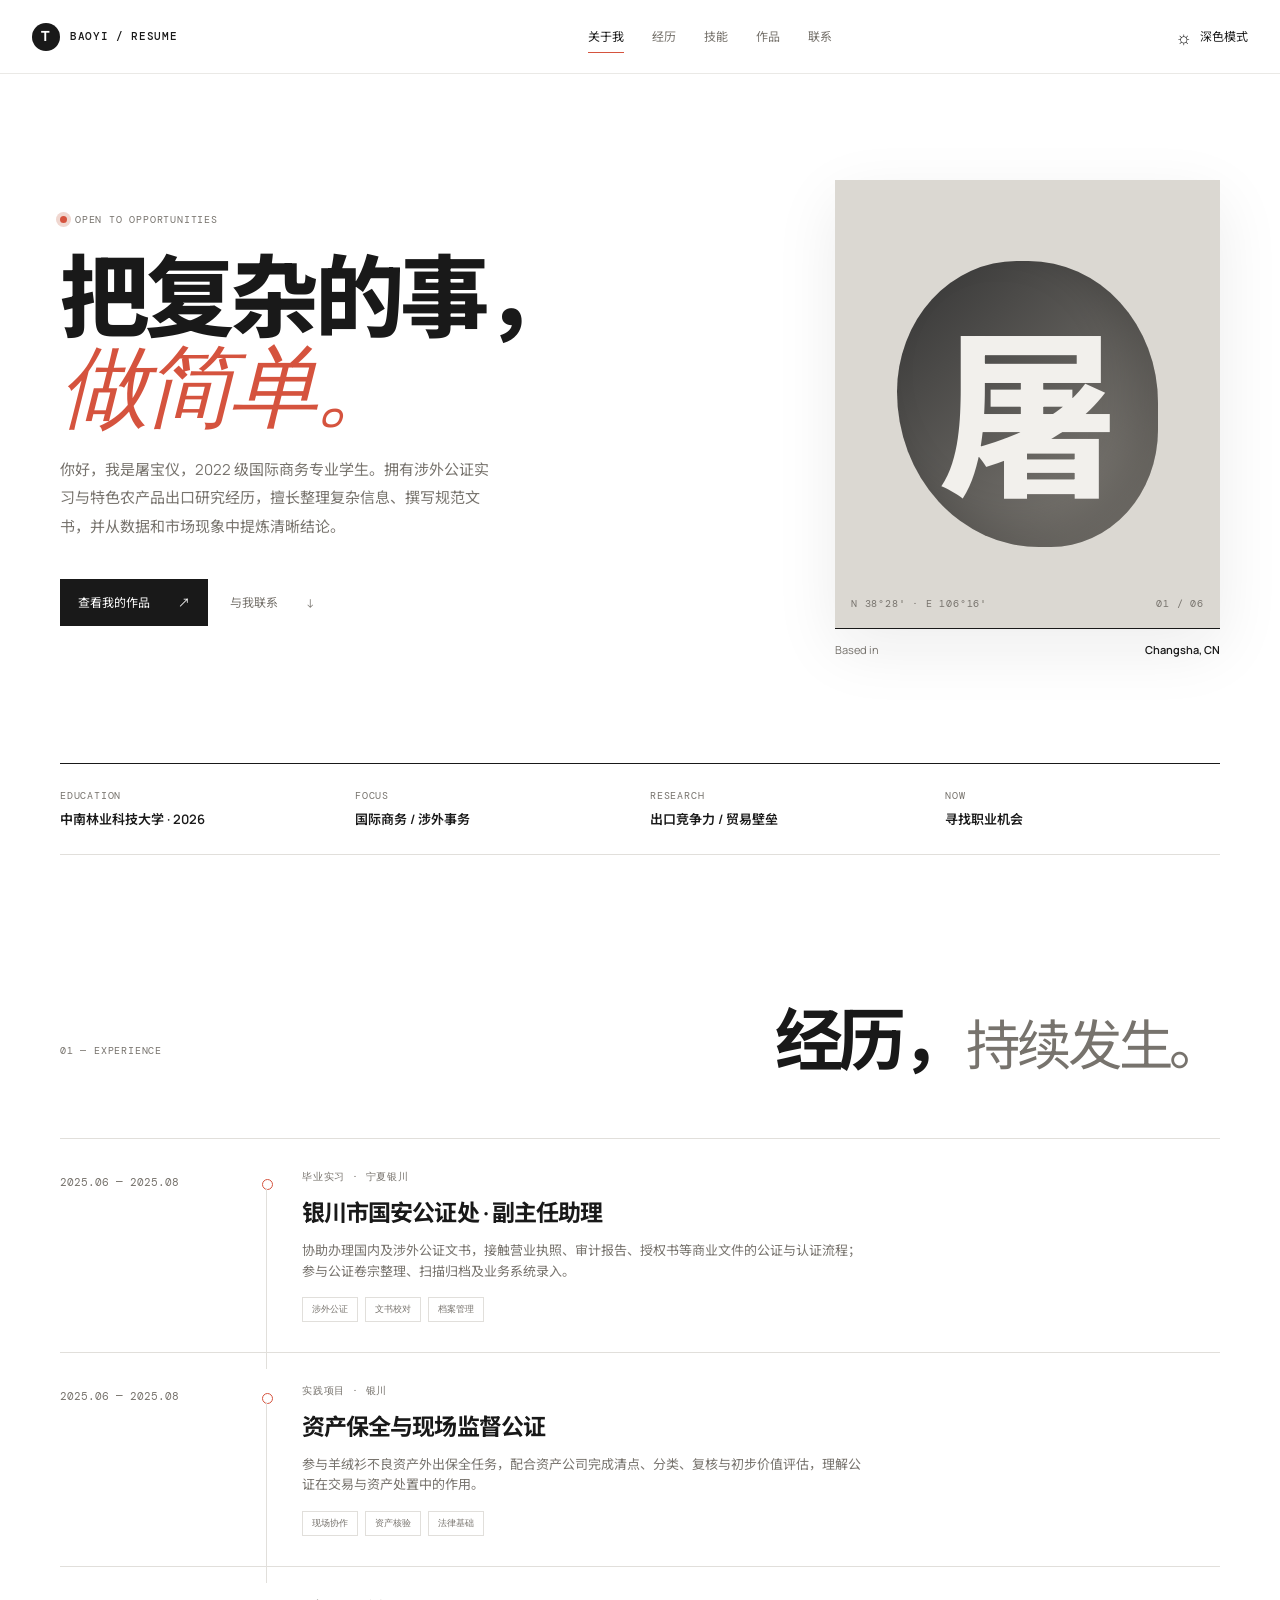
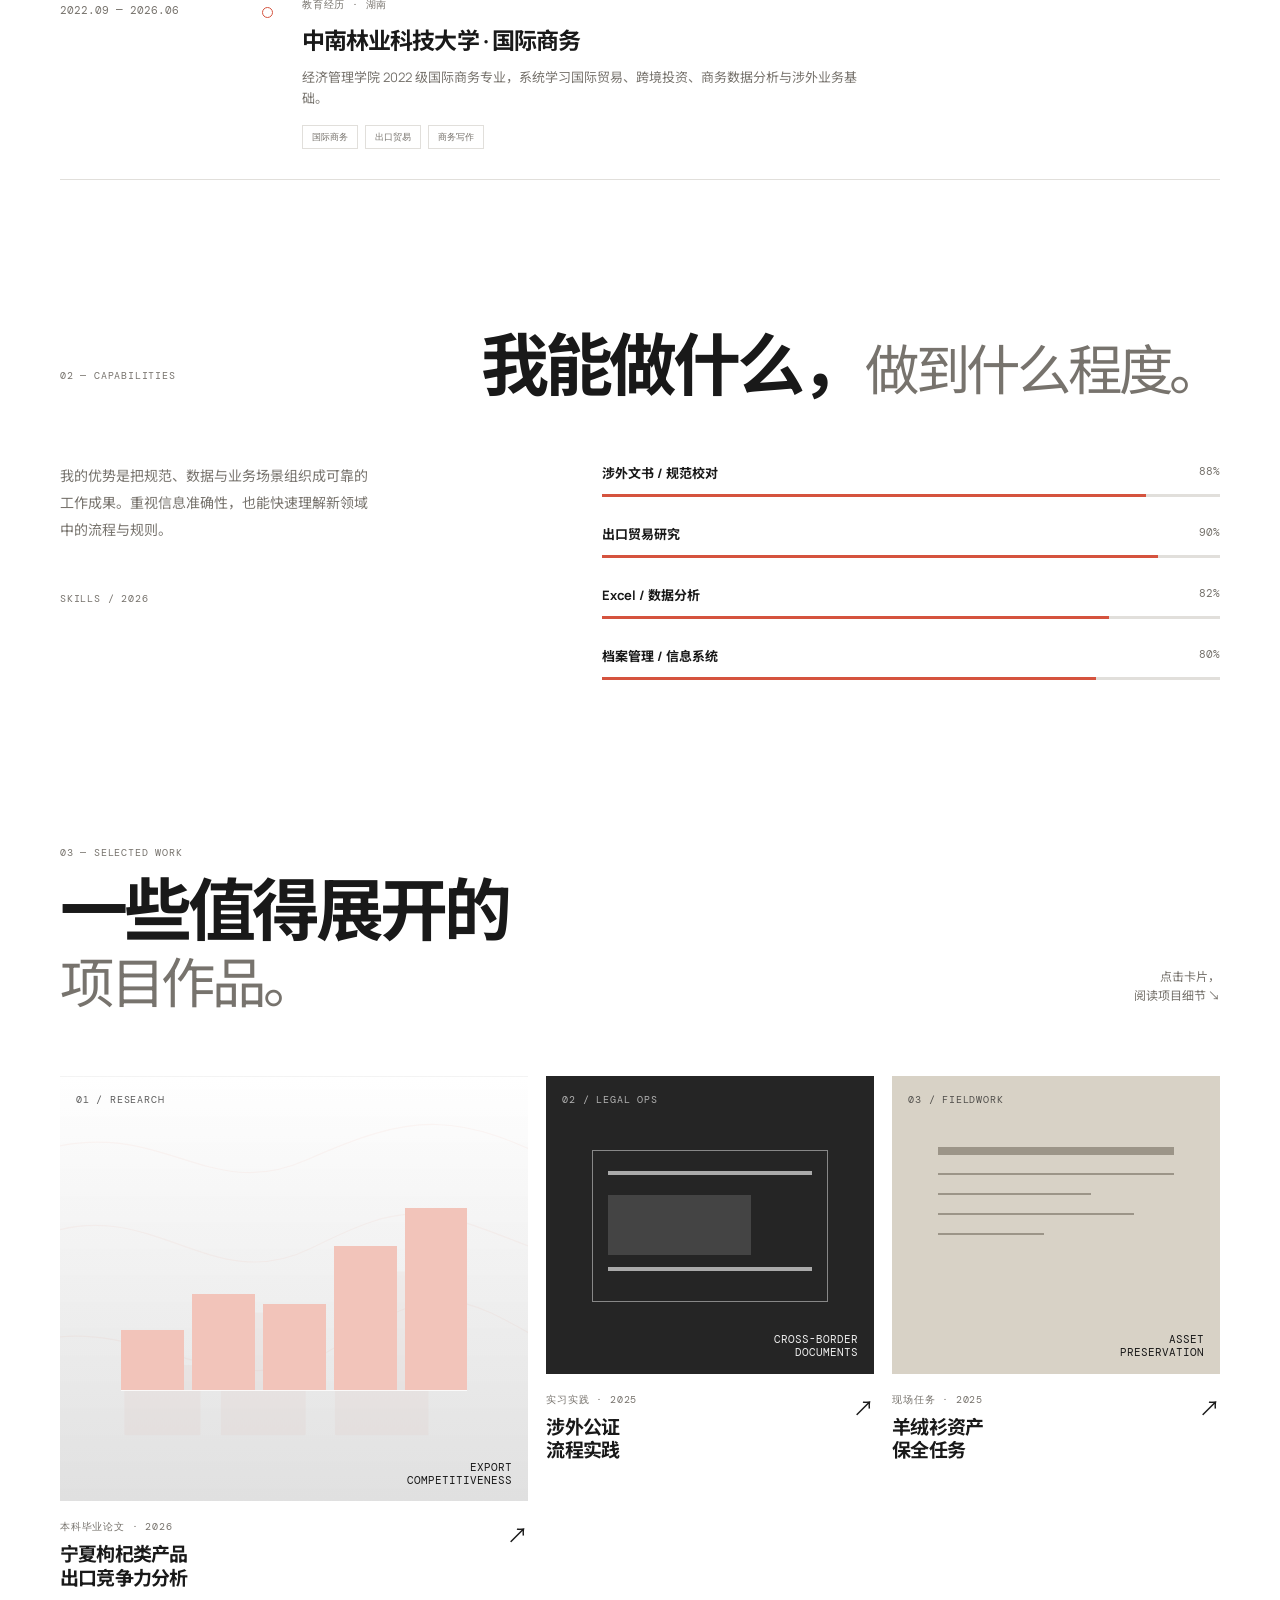
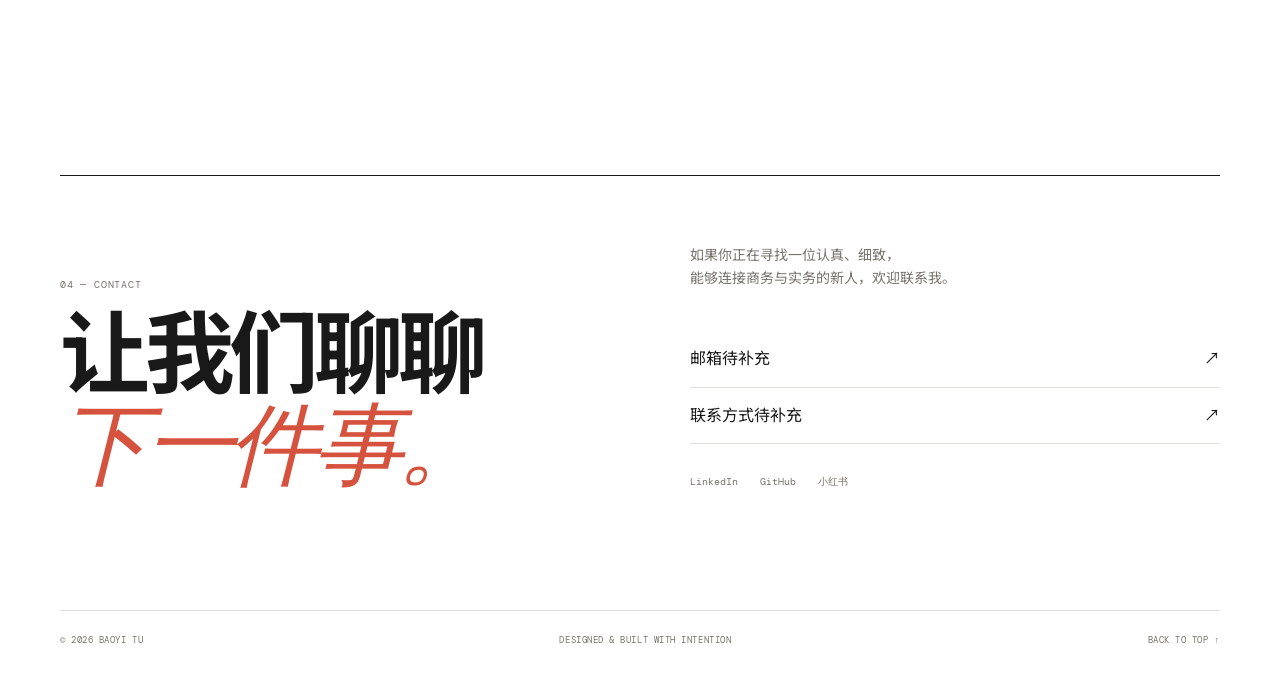
==== index.html @ 0e506c32 "feat: build dynamic resume website" ====
<!doctype html>
<html lang="zh-CN">
  <head>
    <meta charset="UTF-8" />
    <meta name="viewport" content="width=device-width, initial-scale=1.0" />
    <meta name="description" content="屠宝仪的个人简历与作品集" />
    <title>屠宝仪 · 个人简历</title>
    <link rel="preconnect" href="https://fonts.googleapis.com" />
    <link rel="preconnect" href="https://fonts.gstatic.com" crossorigin />
    <link href="https://fonts.googleapis.com/css2?family=DM+Mono:wght@400;500&family=Manrope:wght@400;500;600;700;800&family=Noto+Sans+SC:wght@400;500;700;900&display=swap" rel="stylesheet" />
    <link rel="stylesheet" href="style.css" />
  </head>
  <body>
    <header class="site-header">
      <a class="brand" href="#top" aria-label="返回顶部">
        <span class="brand-mark">T</span>
        <span>BAOYI / RESUME</span>
      </a>
      <nav class="main-nav" id="main-nav" aria-label="主导航"></nav>
      <button class="theme-toggle" type="button" aria-label="切换深色模式" aria-pressed="false">
        <span class="theme-icon" aria-hidden="true">☼</span>
        <span class="theme-label">深色模式</span>
      </button>
    </header>

    <main id="top">
      <section class="hero section-shell" id="about">
        <div class="hero-copy reveal">
          <p class="eyebrow"><span class="status-dot"></span> OPEN TO OPPORTUNITIES</p>
          <h1 id="hero-headline"></h1>
          <p class="hero-intro" id="hero-intro"></p>
          <div class="hero-actions">
            <a class="button button-primary" href="#projects">查看我的作品 <span>↗</span></a>
            <a class="button button-quiet" href="#contact">与我联系 <span>↓</span></a>
          </div>
        </div>
        <div class="hero-visual reveal">
          <div class="portrait-frame">
            <div class="portrait-grid"></div>
            <div class="portrait-avatar" role="img" aria-label="屠宝仪头像占位图">屠</div>
            <span class="portrait-caption">N 38°28' · E 106°16'</span>
            <span class="portrait-index">01 / 06</span>
          </div>
          <div class="hero-note"><span>Based in</span><strong>Changsha, CN</strong></div>
        </div>
      </section>

      <section class="stats-strip section-shell reveal" id="stats-strip" aria-label="个人概览"></section>

      <section class="content-section section-shell" id="experience">
        <div class="section-heading reveal"><p class="section-number">01 — EXPERIENCE</p><h2>经历，<span>持续发生。</span></h2></div>
        <div class="timeline" id="experience-list"></div>
      </section>

      <section class="content-section skills-section section-shell" id="skills">
        <div class="section-heading reveal"><p class="section-number">02 — CAPABILITIES</p><h2>我能做什么，<span>做到什么程度。</span></h2></div>
        <div class="skills-layout">
          <div class="skill-intro reveal">
            <p id="skills-intro"></p>
            <span class="mono-label">SKILLS / 2026</span>
          </div>
          <div class="skill-list reveal" id="skills-list"></div>
        </div>
      </section>

      <section class="content-section section-shell" id="projects">
        <div class="section-heading projects-heading reveal"><div><p class="section-number">03 — SELECTED WORK</p><h2>一些值得展开的<br /><span>项目作品。</span></h2></div><p class="heading-aside">点击卡片，<br />阅读项目细节 ↘</p></div>
        <div class="project-grid" id="project-grid"></div>
      </section>

      <section class="contact-section section-shell" id="contact">
        <div class="contact-copy reveal"><p class="section-number">04 — CONTACT</p><h2 id="contact-heading"></h2></div>
        <div class="contact-links reveal" id="contact-links"></div>
      </section>
    </main>

    <footer class="site-footer section-shell"><span>© 2026 BAOYI TU</span><span>DESIGNED & BUILT WITH INTENTION</span><a href="#top">BACK TO TOP ↑</a></footer>
    <script src="resume-data.js"></script>
    <script src="script.js"></script>
  </body>
</html>
---- style.css ----
:root { --bg: #ffffff; --surface: #ffffff; --ink: #191919; --muted: #77736d; --line: #e1dfdb; --accent: #d5533e; --accent-soft: #f0d7d0; --shadow: 0 20px 60px rgba(25, 25, 25, .08); }
* { box-sizing: border-box; }
html { scroll-behavior: smooth; }
body { margin: 0; background: var(--bg); color: var(--ink); font-family: "Manrope", "Noto Sans SC", sans-serif; line-height: 1.6; transition: background .35s ease, color .35s ease; }
a { color: inherit; text-decoration: none; }
button { color: inherit; font: inherit; }
.section-shell { width: min(1160px, calc(100% - 64px)); margin: 0 auto; }
.site-header { position: fixed; z-index: 20; inset: 0 0 auto; height: 74px; display: flex; align-items: center; justify-content: space-between; padding: 0 32px; background: color-mix(in srgb, var(--bg) 88%, transparent); backdrop-filter: blur(18px); border-bottom: 1px solid color-mix(in srgb, var(--line) 68%, transparent); }
.brand, .main-nav, .theme-toggle { display: flex; align-items: center; }
.brand { gap: 10px; font-family: "DM Mono", monospace; font-size: 11px; letter-spacing: .06em; font-weight: 500; }
.brand-mark { display: grid; place-items: center; width: 28px; height: 28px; background: var(--ink); color: var(--bg); border-radius: 50%; font-family: "Manrope", sans-serif; font-weight: 800; font-size: 14px; }
.main-nav { gap: 28px; margin-left: 80px; }
.nav-link { position: relative; color: var(--muted); font-size: 12px; transition: color .25s ease; }
.nav-link::after { content: ""; position: absolute; left: 0; bottom: -7px; width: 100%; height: 1px; background: var(--accent); transform: scaleX(0); transform-origin: right; transition: transform .25s ease; }
.nav-link:hover, .nav-link.active { color: var(--ink); }.nav-link:hover::after, .nav-link.active::after { transform: scaleX(1); transform-origin: left; }
.theme-toggle { gap: 8px; padding: 8px 0 8px 12px; border: 0; background: none; cursor: pointer; font-size: 12px; }.theme-icon { font-size: 18px; line-height: 1; }.theme-toggle:hover { color: var(--accent); }
.hero { min-height: 720px; padding-top: 180px; padding-bottom: 105px; display: grid; grid-template-columns: 1.1fr .9fr; align-items: center; gap: 80px; }.eyebrow, .section-number, .project-kicker, .role-type, .mono-label, .project-index, .portrait-caption, .portrait-index, .stats-strip span { color: var(--muted); font-family: "DM Mono", monospace; font-size: 10px; letter-spacing: .08em; }.eyebrow { display: flex; align-items: center; gap: 8px; }.status-dot { width: 7px; height: 7px; border-radius: 50%; background: var(--accent); box-shadow: 0 0 0 4px var(--accent-soft); }
h1, h2, h3, p { margin-top: 0; } h1 { max-width: 650px; margin: 24px 0; font-size: clamp(52px, 7vw, 92px); line-height: .98; letter-spacing: -.055em; font-weight: 800; } h1 em, h2 span, .contact-copy em { color: var(--accent); font-family: Georgia, serif; font-weight: 400; letter-spacing: -.06em; }.hero-intro { max-width: 440px; color: var(--muted); font-size: 15px; line-height: 1.9; }.hero-actions { display: flex; gap: 22px; align-items: center; margin-top: 38px; }.button { display: inline-flex; gap: 28px; align-items: center; font-size: 12px; transition: transform .25s ease, color .25s ease; }.button:hover { transform: translateY(-3px); }.button-primary { padding: 14px 18px; background: var(--ink); color: var(--bg); }.button-primary:hover { background: var(--accent); }.button-quiet { color: var(--muted); }.button-quiet:hover { color: var(--accent); }
.hero-visual { width: 100%; max-width: 385px; justify-self: end; }.portrait-frame { position: relative; aspect-ratio: .86; overflow: hidden; background: #dbd8d2; box-shadow: var(--shadow); }.portrait-grid { position: absolute; inset: 0; opacity: .4; background: linear-gradient(90deg, transparent 49.5%, rgba(255,255,255,.7) 50%, transparent 50.5%), linear-gradient(transparent 49.5%, rgba(255,255,255,.7) 50%, transparent 50.5%); background-size: 42px 42px; }.portrait-avatar { position: absolute; inset: 18% 16%; display: grid; place-items: center; border-radius: 48% 52% 43% 57%; background: linear-gradient(135deg, #343434, #88847d); color: #f2f0ec; font-size: clamp(110px, 15vw, 180px); font-weight: 800; font-family: "Noto Sans SC", sans-serif; line-height: 1; box-shadow: inset -25px -20px 40px rgba(0,0,0,.18); }.portrait-caption, .portrait-index { position: absolute; bottom: 16px; }.portrait-caption { left: 16px; }.portrait-index { right: 16px; }.hero-note { display: flex; justify-content: space-between; padding-top: 12px; border-top: 1px solid var(--ink); font-size: 11px; }.hero-note span { color: var(--muted); }.hero-note strong { font-weight: 600; }
.stats-strip { display: grid; grid-template-columns: repeat(4, 1fr); gap: 20px; padding: 24px 0; border-top: 1px solid var(--ink); border-bottom: 1px solid var(--line); }.stats-strip div { display: grid; gap: 5px; }.stats-strip strong { font-size: 13px; font-weight: 600; }
.content-section { padding-top: 150px; }.section-heading { display: flex; justify-content: space-between; align-items: end; margin-bottom: 65px; }.section-number { margin-bottom: 14px; }.section-heading h2, .contact-copy h2 { margin-bottom: 0; font-size: clamp(38px, 5.5vw, 68px); line-height: 1; letter-spacing: -.06em; }.section-heading h2 span { color: var(--muted); font-family: inherit; font-size: .8em; font-style: normal; }.heading-aside { margin-bottom: 5px; color: var(--muted); text-align: right; font-size: 12px; }
.timeline { border-top: 1px solid var(--line); }.timeline-item { position: relative; display: grid; grid-template-columns: 180px 30px 1fr; gap: 16px; padding: 30px 0; border-bottom: 1px solid var(--line); }.timeline-date { padding-top: 5px; color: var(--muted); font-family: "DM Mono", monospace; font-size: 11px; }.timeline-marker { position: relative; }.timeline-marker::before { content: ""; position: absolute; top: 10px; left: 6px; width: 9px; height: 9px; border: 1px solid var(--accent); border-radius: 50%; background: var(--bg); }.timeline-marker::after { content: ""; position: absolute; top: 19px; left: 10px; bottom: -47px; width: 1px; background: var(--line); }.timeline-item:last-child .timeline-marker::after { display: none; }.role-type { margin-bottom: 9px; }.timeline-card h3 { margin-bottom: 9px; font-size: 23px; letter-spacing: -.04em; }.timeline-card > p:not(.role-type) { max-width: 560px; margin-bottom: 16px; color: var(--muted); font-size: 13px; }.tag-row { display: flex; flex-wrap: wrap; gap: 7px; }.tag-row span { padding: 4px 9px; border: 1px solid var(--line); color: var(--muted); font-family: "DM Mono", monospace; font-size: 9px; }
.skills-section { padding-bottom: 15px; }.skills-layout { display: grid; grid-template-columns: .8fr 1.2fr; gap: 130px; align-items: start; }.skill-intro p { max-width: 310px; color: var(--muted); font-size: 14px; line-height: 1.9; }.mono-label { display: block; margin-top: 48px; }.skill-list { display: grid; gap: 27px; }.skill-meta { display: flex; justify-content: space-between; margin-bottom: 10px; font-size: 13px; }.skill-meta span { color: var(--muted); font-family: "DM Mono", monospace; font-size: 11px; }.progress-track { height: 3px; overflow: hidden; background: var(--line); }.progress-track span { display: block; width: var(--progress); height: 100%; background: var(--accent); transform: scaleX(0); transform-origin: left; transition: transform 1.1s cubic-bezier(.2,.7,.2,1); }.skills-section.in-view .progress-track span { transform: scaleX(1); }
.projects-heading { align-items: end; }.project-grid { display: grid; grid-template-columns: 1.25fr .875fr .875fr; gap: 18px; }.project-card { cursor: pointer; outline: none; }.project-visual { position: relative; aspect-ratio: 1.1; overflow: hidden; }.visual-red { background: linear-gradient(180deg, rgba(255,255,255,.06), rgba(0,0,0,.12)), url("data:image/svg+xml,%3Csvg xmlns='http://www.w3.org/2000/svg' width='800' height='800' viewBox='0 0 800 800'%3E%3Cg opacity='0.18' fill='none' stroke='%23f8d1c8' stroke-width='2'%3E%3Cpath d='M-80 180 C 160 80, 240 260, 420 180 S 680 90, 880 200'/%3E%3Cpath d='M-60 320 C 150 220, 250 420, 430 330 S 630 260, 860 350'/%3E%3Cpath d='M-80 500 C 130 420, 280 620, 470 500 S 670 400, 880 520'/%3E%3C/g%3E%3Cg opacity='0.18' fill='%23f4d6ce'%3E%3Crect x='110' y='530' width='130' height='120' rx='2'/%3E%3Crect x='275' y='440' width='145' height='210' rx='2'/%3E%3Crect x='470' y='370' width='160' height='280' rx='2'/%3E%3C/g%3E%3C/svg%3E"); background-size: cover; background-position: center; }.visual-dark { background: #252525; color: #eee; }.visual-paper { background: #d8d2c6; }.project-index { position: absolute; top: 16px; left: 16px; color: inherit; opacity: .7; }.visual-label { position: absolute; right: 16px; bottom: 14px; text-align: right; font-family: "DM Mono", monospace; font-size: 11px; line-height: 1.2; }.visual-chart { position: absolute; inset: 27% 13% 26%; display: flex; align-items: end; gap: 8px; border-bottom: 1px solid rgba(255,255,255,.8); }.visual-chart i { display: block; flex: 1; background: #f2c4ba; }.visual-chart i:nth-child(1) { height: 30%; }.visual-chart i:nth-child(2) { height: 48%; }.visual-chart i:nth-child(3) { height: 43%; }.visual-chart i:nth-child(4) { height: 72%; }.visual-chart i:nth-child(5) { height: 91%; }.visual-browser { position: absolute; inset: 25% 14% 24%; border: 1px solid #888; padding: 20px 15px; }.visual-browser div { height: 4px; margin: 0 0 12px; background: #aaa; }.visual-browser div:nth-child(2) { width: 70%; height: 60px; margin-top: 20px; background: #444; }.visual-lines { position: absolute; inset: 24% 14%; padding-top: 18px; border-top: 8px solid #9c9588; }.visual-lines i { display: block; width: 100%; height: 2px; margin-bottom: 18px; background: #9c9588; }.visual-lines i:nth-child(2) { width: 65%; }.visual-lines i:nth-child(3) { width: 83%; }.visual-lines i:nth-child(4) { width: 45%; }.project-info { display: flex; justify-content: space-between; gap: 12px; padding-top: 18px; }.project-kicker { margin-bottom: 8px; }.project-info h3 { margin-bottom: 0; font-size: 19px; line-height: 1.25; letter-spacing: -.04em; }.expand-icon { font-size: 21px; transition: transform .25s ease, color .25s ease; }.project-card:hover .expand-icon, .project-card:focus-visible .expand-icon { color: var(--accent); transform: translate(3px, -3px); }.project-detail { display: grid; grid-template-rows: 0fr; opacity: 0; transition: grid-template-rows .35s ease, opacity .35s ease, padding .35s ease; }.project-detail > * { overflow: hidden; }.project-detail p { margin: 0; color: var(--muted); font-size: 13px; }.project-card.expanded .project-detail { grid-template-rows: 1fr; opacity: 1; padding-top: 18px; }.project-card.expanded .expand-icon { transform: rotate(45deg); color: var(--accent); }
.contact-section { display: grid; grid-template-columns: 1fr 1fr; gap: 100px; align-items: end; margin-top: 160px; padding-top: 68px; padding-bottom: 120px; border-top: 1px solid var(--ink); }.contact-copy h2 { font-size: clamp(50px, 7vw, 94px); }.contact-links > p { margin-bottom: 42px; color: var(--muted); font-size: 14px; }.contact-link { display: flex; justify-content: space-between; padding: 15px 0; border-bottom: 1px solid var(--line); font-size: 16px; transition: color .2s ease, padding .2s ease; }.contact-link:hover { padding-left: 8px; color: var(--accent); }.social-links { display: flex; gap: 22px; margin-top: 30px; color: var(--muted); font-family: "DM Mono", monospace; font-size: 10px; }.social-links a:hover { color: var(--ink); }.site-footer { display: flex; justify-content: space-between; padding: 22px 0 28px; border-top: 1px solid var(--line); color: var(--muted); font-family: "DM Mono", monospace; font-size: 9px; letter-spacing: .06em; }.site-footer a:hover { color: var(--accent); }
.reveal { opacity: 0; transform: translateY(20px); transition: opacity .7s ease, transform .7s ease; }.reveal.visible { opacity: 1; transform: translateY(0); }
body.dark { --bg: #171717; --surface: #202020; --ink: #f1eee8; --muted: #a19e98; --line: #3a3936; --accent: #ef725d; --accent-soft: #54322c; }.dark .portrait-frame { background: #393937; }.dark .visual-paper { background: #b6b0a3; }.dark .button-primary { background: #f1eee8; color: #171717; }.dark .brand-mark { background: #f1eee8; color: #171717; }
@media (max-width: 760px) { .section-shell { width: min(100% - 40px, 560px); }.site-header { height: 64px; padding: 0 20px; }.brand { font-size: 10px; }.main-nav { position: absolute; top: 64px; left: 0; right: 0; margin: 0; padding: 11px 20px; justify-content: space-between; background: color-mix(in srgb, var(--bg) 93%, transparent); border-bottom: 1px solid var(--line); }.main-nav { gap: 10px; }.nav-link { font-size: 11px; }.theme-label { display: none; }.theme-toggle { padding-left: 4px; }.hero { display: flex; flex-direction: column; align-items: stretch; gap: 55px; padding-top: 170px; padding-bottom: 70px; }.hero-copy { order: 1; }.hero-visual { order: 0; width: min(72%, 320px); align-self: flex-end; }.hero h1 { font-size: clamp(48px, 15vw, 75px); }.hero-intro { font-size: 14px; }.stats-strip { grid-template-columns: repeat(2, 1fr); gap: 20px 10px; }.content-section { padding-top: 95px; }.section-heading { display: block; margin-bottom: 40px; }.heading-aside { margin-top: 25px; text-align: left; }.timeline-item { grid-template-columns: 1fr 20px; gap: 10px; }.timeline-date { grid-column: 1; grid-row: 1; margin-bottom: -5px; }.timeline-marker { grid-column: 2; grid-row: 1 / span 2; }.timeline-card { grid-column: 1; grid-row: 2; }.timeline-marker::before { left: 3px; }.timeline-marker::after { left: 7px; top: 19px; bottom: -110px; }.skills-layout { grid-template-columns: 1fr; gap: 40px; }.mono-label { margin-top: 25px; }.project-grid { grid-template-columns: 1fr; gap: 38px; }.project-visual { aspect-ratio: 1.35; }.project-card-featured .project-visual { aspect-ratio: 1.1; }.contact-section { display: block; margin-top: 105px; padding-top: 48px; padding-bottom: 75px; }.contact-links { margin-top: 55px; }.site-footer { flex-wrap: wrap; gap: 12px; font-size: 8px; }.site-footer span:nth-child(2) { display: none; } }
@media (prefers-reduced-motion: reduce) { *, *::before, *::after { scroll-behavior: auto !important; transition-duration: .01ms !important; animation-duration: .01ms !important; } }
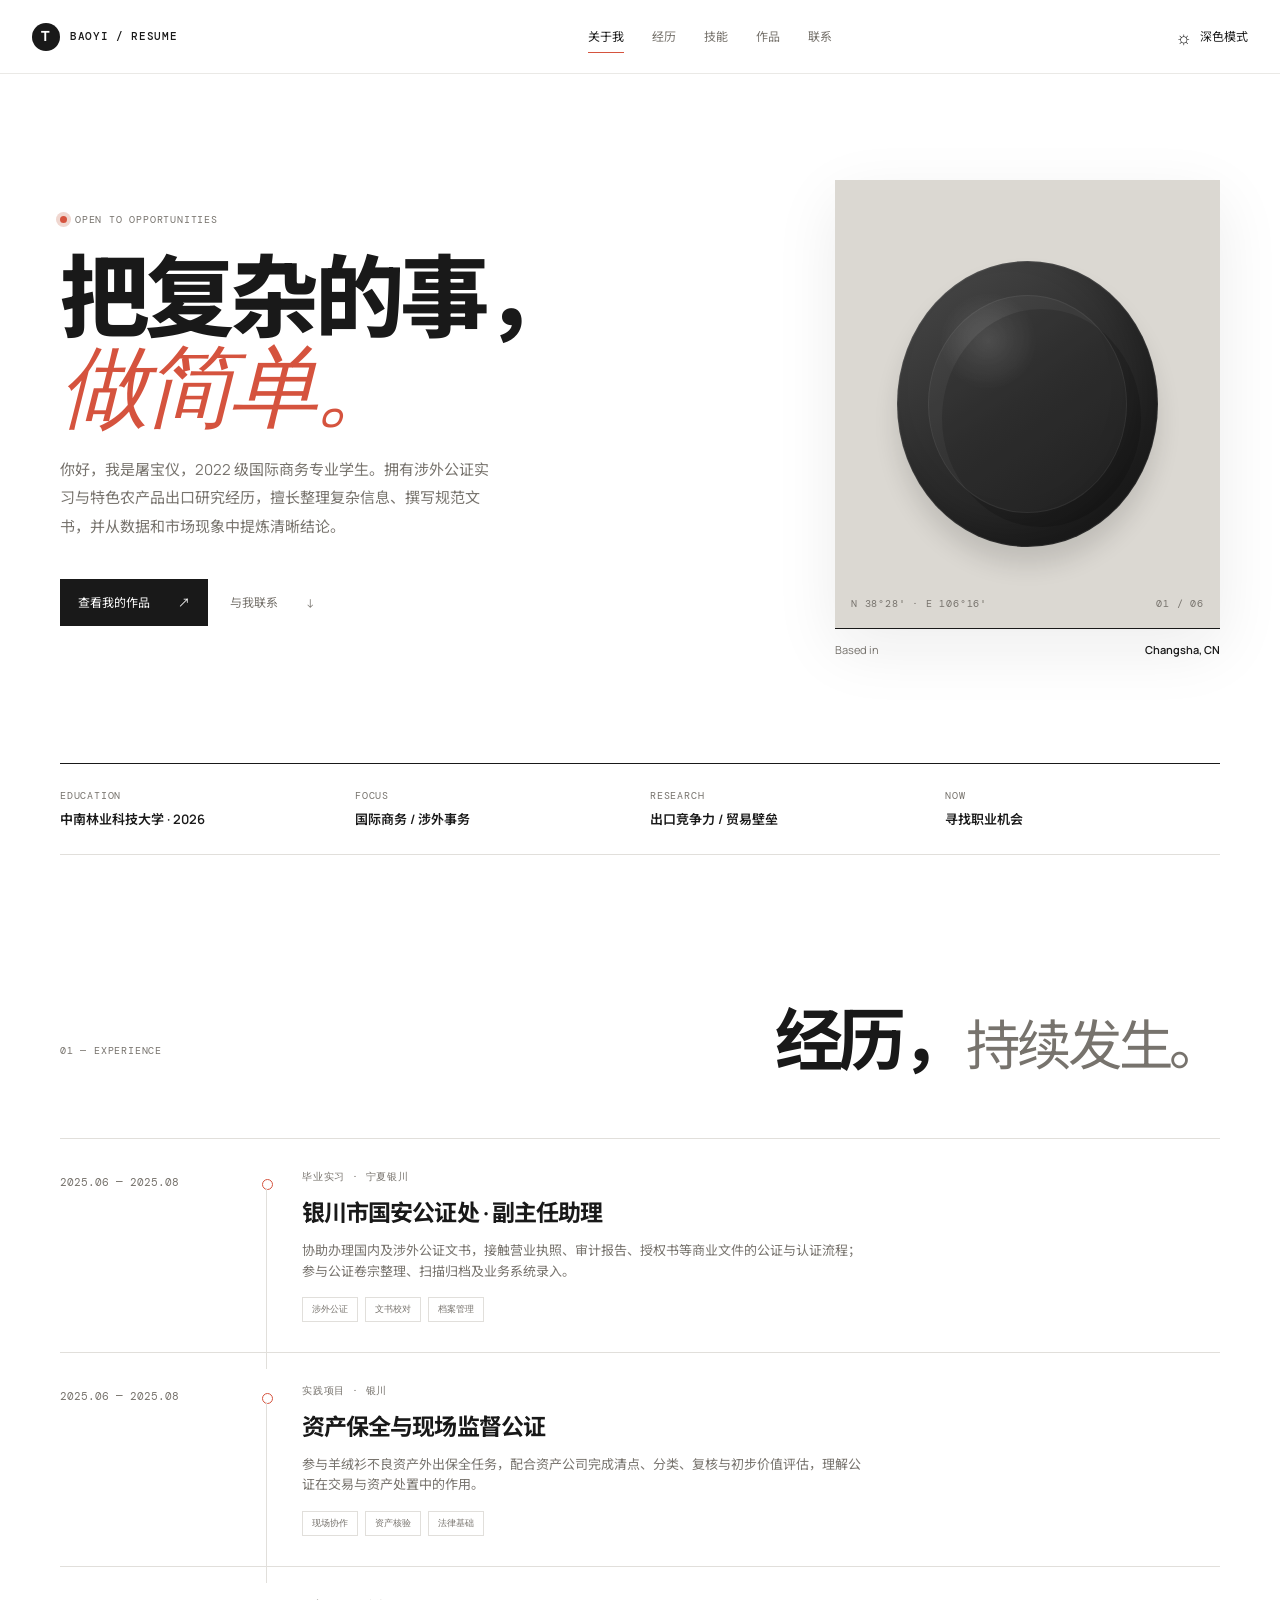
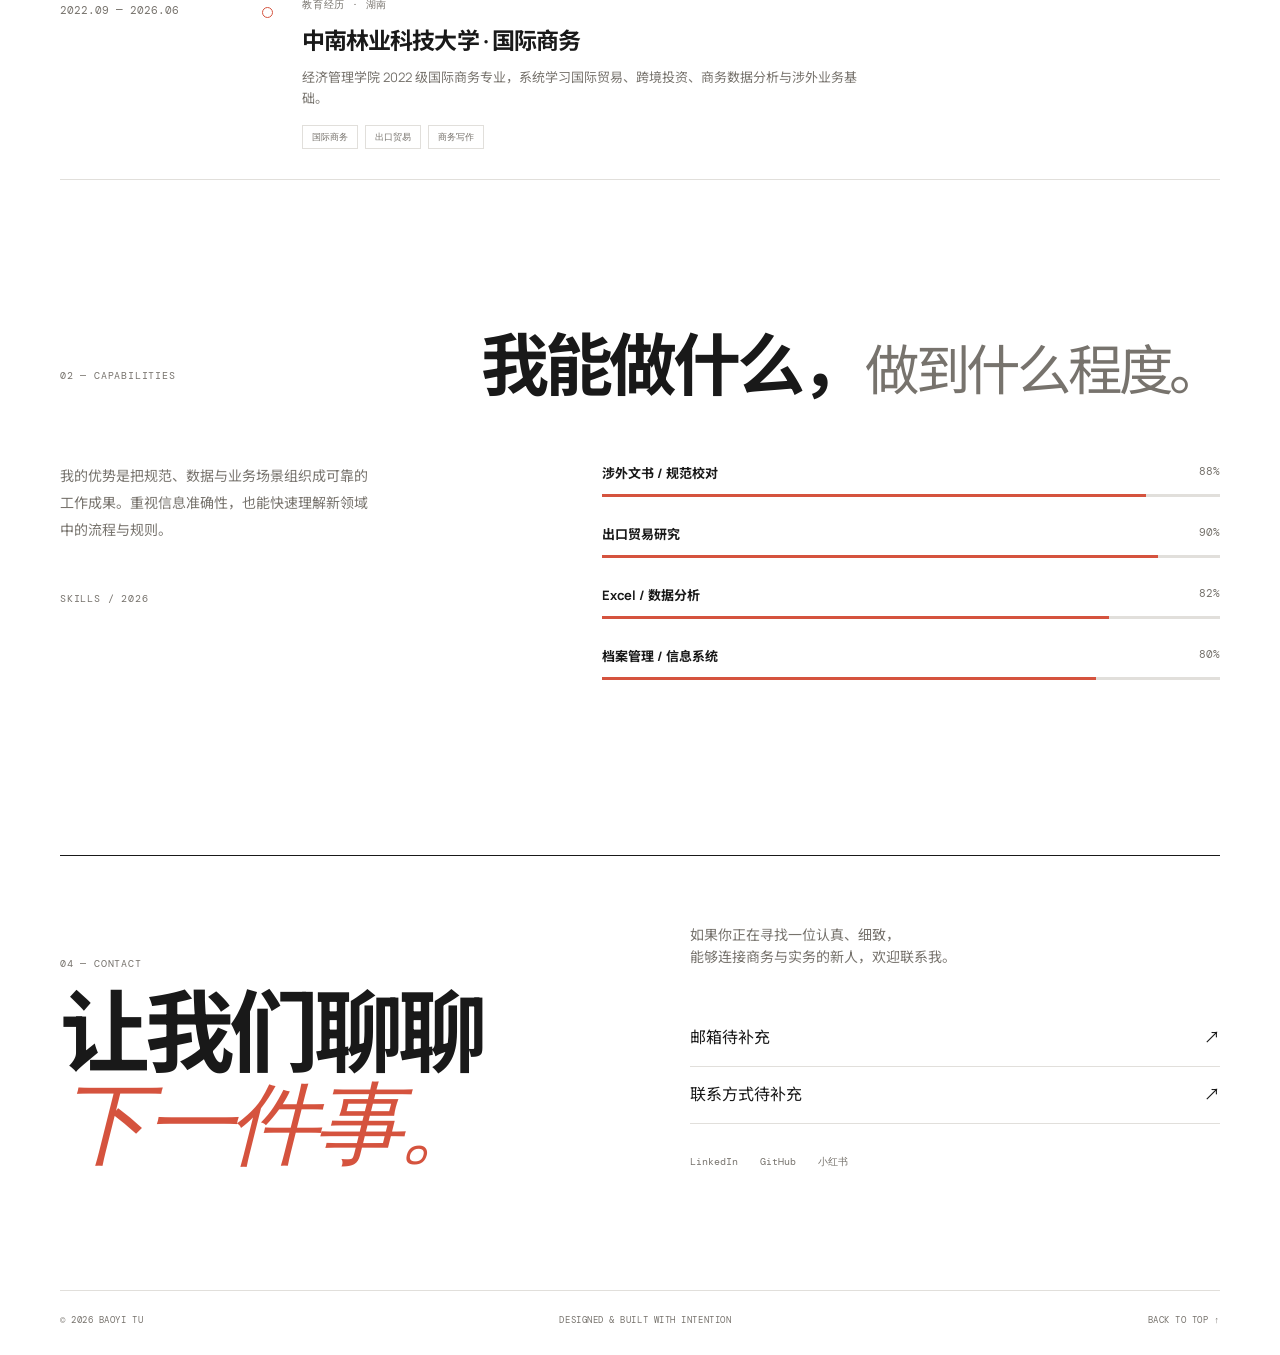
==== commit 67c85409: "feat: separate works page from home" ====
--- a/index.html
+++ b/index.html
@@ -30,14 +30,14 @@
           <h1 id="hero-headline"></h1>
           <p class="hero-intro" id="hero-intro"></p>
           <div class="hero-actions">
-            <a class="button button-primary" href="#projects">查看我的作品 <span>↗</span></a>
+            <a class="button button-primary" href="works.html">查看我的作品 <span>↗</span></a>
             <a class="button button-quiet" href="#contact">与我联系 <span>↓</span></a>
           </div>
         </div>
         <div class="hero-visual reveal">
           <div class="portrait-frame">
             <div class="portrait-grid"></div>
-            <div class="portrait-avatar" role="img" aria-label="屠宝仪头像占位图">屠</div>
+            <div class="portrait-avatar" role="img" aria-label="屠宝仪头像占位图" aria-hidden="true"></div>
             <span class="portrait-caption">N 38°28' · E 106°16'</span>
             <span class="portrait-index">01 / 06</span>
           </div>
@@ -63,11 +63,6 @@
         </div>
       </section>
 
-      <section class="content-section section-shell" id="projects">
-        <div class="section-heading projects-heading reveal"><div><p class="section-number">03 — SELECTED WORK</p><h2>一些值得展开的<br /><span>项目作品。</span></h2></div><p class="heading-aside">点击卡片，<br />阅读项目细节 ↘</p></div>
-        <div class="project-grid" id="project-grid"></div>
-      </section>
-
       <section class="contact-section section-shell" id="contact">
         <div class="contact-copy reveal"><p class="section-number">04 — CONTACT</p><h2 id="contact-heading"></h2></div>
         <div class="contact-links reveal" id="contact-links"></div>
--- a/style.css
+++ b/style.css
@@ -16,7 +16,38 @@
 .theme-toggle { gap: 8px; padding: 8px 0 8px 12px; border: 0; background: none; cursor: pointer; font-size: 12px; }.theme-icon { font-size: 18px; line-height: 1; }.theme-toggle:hover { color: var(--accent); }
 .hero { min-height: 720px; padding-top: 180px; padding-bottom: 105px; display: grid; grid-template-columns: 1.1fr .9fr; align-items: center; gap: 80px; }.eyebrow, .section-number, .project-kicker, .role-type, .mono-label, .project-index, .portrait-caption, .portrait-index, .stats-strip span { color: var(--muted); font-family: "DM Mono", monospace; font-size: 10px; letter-spacing: .08em; }.eyebrow { display: flex; align-items: center; gap: 8px; }.status-dot { width: 7px; height: 7px; border-radius: 50%; background: var(--accent); box-shadow: 0 0 0 4px var(--accent-soft); }
 h1, h2, h3, p { margin-top: 0; } h1 { max-width: 650px; margin: 24px 0; font-size: clamp(52px, 7vw, 92px); line-height: .98; letter-spacing: -.055em; font-weight: 800; } h1 em, h2 span, .contact-copy em { color: var(--accent); font-family: Georgia, serif; font-weight: 400; letter-spacing: -.06em; }.hero-intro { max-width: 440px; color: var(--muted); font-size: 15px; line-height: 1.9; }.hero-actions { display: flex; gap: 22px; align-items: center; margin-top: 38px; }.button { display: inline-flex; gap: 28px; align-items: center; font-size: 12px; transition: transform .25s ease, color .25s ease; }.button:hover { transform: translateY(-3px); }.button-primary { padding: 14px 18px; background: var(--ink); color: var(--bg); }.button-primary:hover { background: var(--accent); }.button-quiet { color: var(--muted); }.button-quiet:hover { color: var(--accent); }
-.hero-visual { width: 100%; max-width: 385px; justify-self: end; }.portrait-frame { position: relative; aspect-ratio: .86; overflow: hidden; background: #dbd8d2; box-shadow: var(--shadow); }.portrait-grid { position: absolute; inset: 0; opacity: .4; background: linear-gradient(90deg, transparent 49.5%, rgba(255,255,255,.7) 50%, transparent 50.5%), linear-gradient(transparent 49.5%, rgba(255,255,255,.7) 50%, transparent 50.5%); background-size: 42px 42px; }.portrait-avatar { position: absolute; inset: 18% 16%; display: grid; place-items: center; border-radius: 48% 52% 43% 57%; background: linear-gradient(135deg, #343434, #88847d); color: #f2f0ec; font-size: clamp(110px, 15vw, 180px); font-weight: 800; font-family: "Noto Sans SC", sans-serif; line-height: 1; box-shadow: inset -25px -20px 40px rgba(0,0,0,.18); }.portrait-caption, .portrait-index { position: absolute; bottom: 16px; }.portrait-caption { left: 16px; }.portrait-index { right: 16px; }.hero-note { display: flex; justify-content: space-between; padding-top: 12px; border-top: 1px solid var(--ink); font-size: 11px; }.hero-note span { color: var(--muted); }.hero-note strong { font-weight: 600; }
+.hero-visual { width: 100%; max-width: 385px; justify-self: end; }.portrait-frame { position: relative; aspect-ratio: .86; overflow: hidden; background: #dbd8d2; box-shadow: var(--shadow); }.portrait-grid { position: absolute; inset: 0; opacity: .4; background: linear-gradient(90deg, transparent 49.5%, rgba(255,255,255,.7) 50%, transparent 50.5%), linear-gradient(transparent 49.5%, rgba(255,255,255,.7) 50%, transparent 50.5%); background-size: 42px 42px; }.portrait-avatar {
+  position: absolute;
+  inset: 18% 16%;
+  display: block;
+  border-radius: 50%;
+  background: radial-gradient(circle at 35% 28%, rgba(255, 255, 255, 0.15), rgba(255, 255, 255, 0) 18%), linear-gradient(145deg, #4a4a4a 0%, #2d2d2d 48%, #1a1a1a 100%);
+  box-shadow:
+    inset 0 0 0 1px rgba(255,255,255,0.08),
+    inset -18px -18px 28px rgba(0,0,0,0.22),
+    0 18px 24px rgba(0,0,0,0.12);
+}
+
+.portrait-avatar::before,
+.portrait-avatar::after {
+  content: "";
+  position: absolute;
+  inset: 12% 12%;
+  border-radius: 50%;
+}
+
+.portrait-avatar::before {
+  background: rgba(0, 0, 0, 0.18);
+  transform: translate(14px, 14px);
+  z-index: 0;
+}
+
+.portrait-avatar::after {
+  background: rgba(255, 255, 255, 0.04);
+  border: 1px solid rgba(255,255,255,0.06);
+  z-index: 1;
+}
+.portrait-caption, .portrait-index { position: absolute; bottom: 16px; }.portrait-caption { left: 16px; }.portrait-index { right: 16px; }.hero-note { display: flex; justify-content: space-between; padding-top: 12px; border-top: 1px solid var(--ink); font-size: 11px; }.hero-note span { color: var(--muted); }.hero-note strong { font-weight: 600; }
 .stats-strip { display: grid; grid-template-columns: repeat(4, 1fr); gap: 20px; padding: 24px 0; border-top: 1px solid var(--ink); border-bottom: 1px solid var(--line); }.stats-strip div { display: grid; gap: 5px; }.stats-strip strong { font-size: 13px; font-weight: 600; }
 .content-section { padding-top: 150px; }.section-heading { display: flex; justify-content: space-between; align-items: end; margin-bottom: 65px; }.section-number { margin-bottom: 14px; }.section-heading h2, .contact-copy h2 { margin-bottom: 0; font-size: clamp(38px, 5.5vw, 68px); line-height: 1; letter-spacing: -.06em; }.section-heading h2 span { color: var(--muted); font-family: inherit; font-size: .8em; font-style: normal; }.heading-aside { margin-bottom: 5px; color: var(--muted); text-align: right; font-size: 12px; }
 .timeline { border-top: 1px solid var(--line); }.timeline-item { position: relative; display: grid; grid-template-columns: 180px 30px 1fr; gap: 16px; padding: 30px 0; border-bottom: 1px solid var(--line); }.timeline-date { padding-top: 5px; color: var(--muted); font-family: "DM Mono", monospace; font-size: 11px; }.timeline-marker { position: relative; }.timeline-marker::before { content: ""; position: absolute; top: 10px; left: 6px; width: 9px; height: 9px; border: 1px solid var(--accent); border-radius: 50%; background: var(--bg); }.timeline-marker::after { content: ""; position: absolute; top: 19px; left: 10px; bottom: -47px; width: 1px; background: var(--line); }.timeline-item:last-child .timeline-marker::after { display: none; }.role-type { margin-bottom: 9px; }.timeline-card h3 { margin-bottom: 9px; font-size: 23px; letter-spacing: -.04em; }.timeline-card > p:not(.role-type) { max-width: 560px; margin-bottom: 16px; color: var(--muted); font-size: 13px; }.tag-row { display: flex; flex-wrap: wrap; gap: 7px; }.tag-row span { padding: 4px 9px; border: 1px solid var(--line); color: var(--muted); font-family: "DM Mono", monospace; font-size: 9px; }
